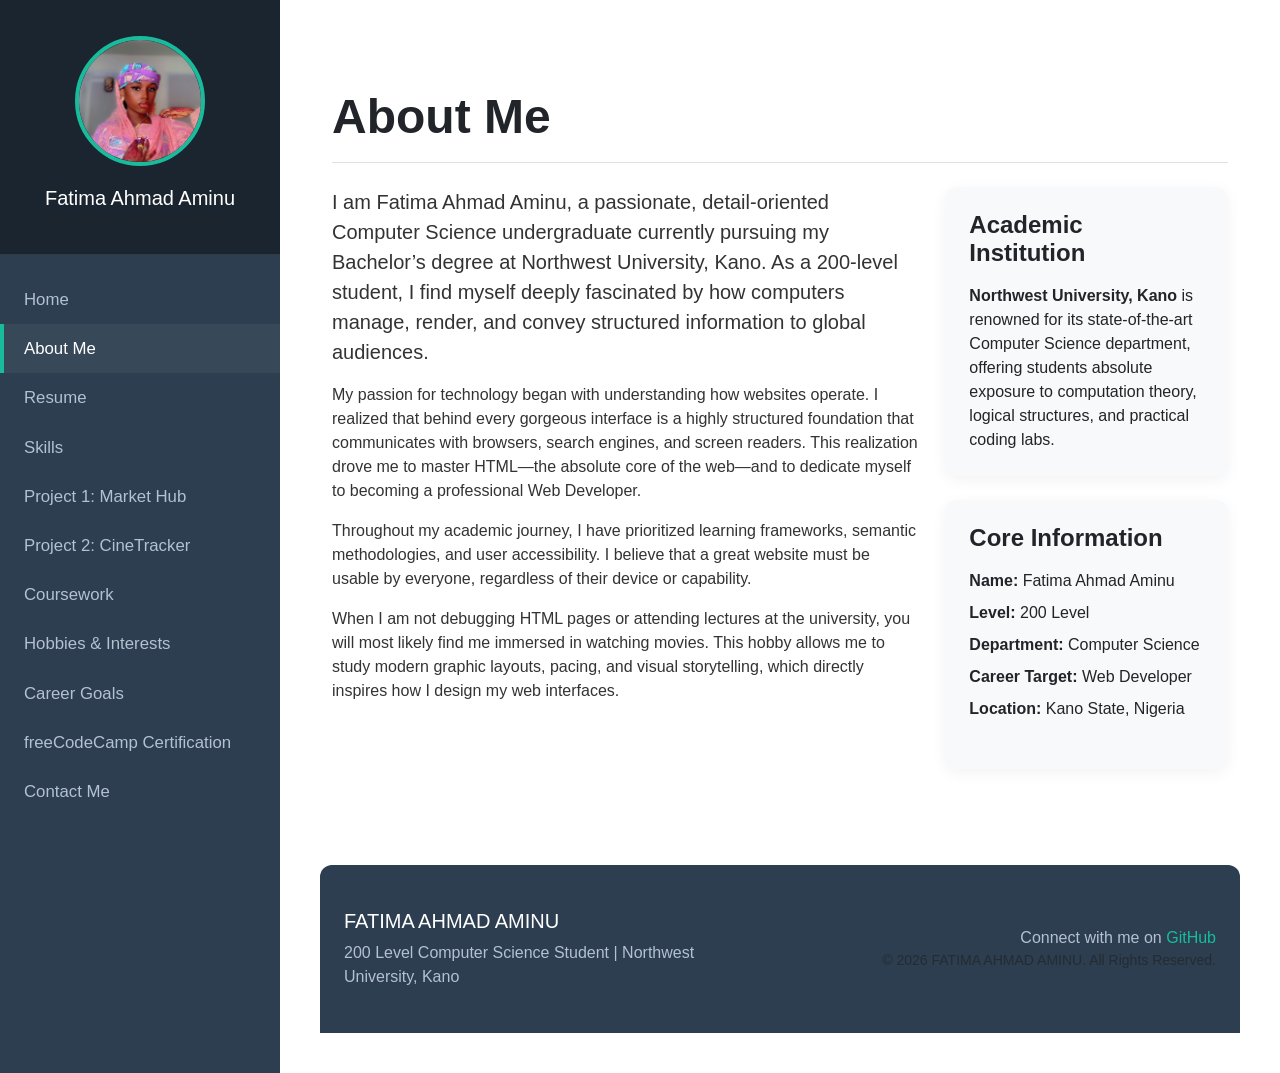
==== about.html @ f7f7625c "Add full portfolio website" ====
<!DOCTYPE html>
<html lang="en">
<head>
    <meta charset="UTF-8">
    <meta name="viewport" content="width=device-width, initial-scale=1.0">
    <title>FATIMA AHMAD AMINU - Professional Portfolio</title>
    <!-- Bootstrap 5 CSS CDN -->
    <link href="https://cdn.jsdelivr.net/npm/bootstrap@5.3.2/dist/css/bootstrap.min.css" rel="stylesheet">
    <link rel="stylesheet" href="style.css">
    <script src="script.js" defer></script>
</head>
<body>

<div id="wrapper">
    <!-- Sidebar -->
    <nav id="sidebar">
        <div class="sidebar-header">
            <div class="profile-img-container pt-3">
                <img src="profile.jpg" alt="FATIMA AHMAD AMINU Profile Picture">
            </div>
            <h5 class="mt-2 mb-0 text-white font-weight-bold">Fatima Ahmad Aminu</h5>
            <small class="text-muted text-uppercase">Web Developer Aspirant</small>
        </div>

        <ul class="list-unstyled components">
            <li><a href="index.html">Home</a></li>
            <li><a href="about.html">About Me</a></li>
            <li><a href="resume.html">Resume</a></li>
            <li><a href="skills.html">Skills</a></li>
            <li><a href="project_1.html">Project 1: Market Hub</a></li>
            <li><a href="project_2.html">Project 2: CineTracker</a></li>
            <li><a href="coursework.html">Coursework</a></li>
            <li><a href="hobbies.html">Hobbies & Interests</a></li>
            <li><a href="goals.html">Career Goals</a></li>
            <li><a href="fcc_journey.html">freeCodeCamp Certification</a></li>
            <li><a href="contact.html">Contact Me</a></li>
        </ul>
    </nav>

    <!-- Page Content -->
    <div id="content">
        <!-- Top Responsive Bar -->
        <nav class="navbar navbar-expand-lg navbar-light bg-light d-lg-none mb-4 shadow-sm rounded">
            <div class="container-fluid">
                <button type="button" id="sidebarCollapse" class="btn btn-dark">
                    <span class="navbar-toggler-icon"></span> Menu
                </button>
                <span class="navbar-brand ms-3">FATIMA AHMAD AMINU</span>
            </div>
        </nav>

        <main>
            <section class="about-section py-5">
    <div class="container">
        <h2 class="display-5 fw-bold text-dark border-bottom pb-3 mb-4">About Me</h2>
        
        <div class="row">
            <div class="col-lg-8">
                <p class="lead">
                    I am <strong>Fatima Ahmad Aminu</strong>, a passionate, detail-oriented Computer Science undergraduate currently pursuing my Bachelor’s degree at <strong>Northwest University, Kano</strong>. As a 200-level student, I find myself deeply fascinated by how computers manage, render, and convey structured information to global audiences.
                </p>
                <p>
                    My passion for technology began with understanding how websites operate. I realized that behind every gorgeous interface is a highly structured foundation that communicates with browsers, search engines, and screen readers. This realization drove me to master HTML—the absolute core of the web—and to dedicate myself to becoming a professional Web Developer.
                </p>
                <p>
                    Throughout my academic journey, I have prioritized learning frameworks, semantic methodologies, and user accessibility. I believe that a great website must be usable by everyone, regardless of their device or capability. 
                </p>
                <p>
                    When I am not debugging HTML pages or attending lectures at the university, you will most likely find me immersed in watching movies. This hobby allows me to study modern graphic layouts, pacing, and visual storytelling, which directly inspires how I design my web interfaces.
                </p>
            </div>
            <div class="col-lg-4">
                <div class="card bg-light border-0 p-4 mb-4">
                    <h3 class="h4 fw-bold mb-3">Academic Institution</h3>
                    <p class="mb-0"><strong>Northwest University, Kano</strong> is renowned for its state-of-the-art Computer Science department, offering students absolute exposure to computation theory, logical structures, and practical coding labs.</p>
                </div>
                <div class="card bg-light border-0 p-4">
                    <h3 class="h4 fw-bold mb-3">Core Information</h3>
                    <ul class="list-unstyled">
                        <li class="mb-2"><strong>Name:</strong> Fatima Ahmad Aminu</li>
                        <li class="mb-2"><strong>Level:</strong> 200 Level</li>
                        <li class="mb-2"><strong>Department:</strong> Computer Science</li>
                        <li class="mb-2"><strong>Career Target:</strong> Web Developer</li>
                        <li class="mb-2"><strong>Location:</strong> Kano State, Nigeria</li>
                    </ul>
                </div>
            </div>
        </div>
    </div>
</section>
        </main>

        <!-- Footer -->
        <footer class="text-center text-lg-start mt-5">
            <div class="container p-4">
                <div class="row align-items-center">
                    <div class="col-lg-6 col-md-12 mb-4 mb-md-0 text-center text-lg-start">
                        <h5 class="text-uppercase text-white">Fatima Ahmad Aminu</h5>
                        <p class="mb-0">200 Level Computer Science Student | Northwest University, Kano</p>
                    </div>
                    <div class="col-lg-6 col-md-12 text-center text-lg-end">
                        <p class="mb-0">Connect with me on <a href="https://github.com/fateemaahmad929-dot" target="_blank">GitHub</a></p>
                        <p class="small text-muted mb-0">&copy; 2026 FATIMA AHMAD AMINU. All Rights Reserved.</p>
                    </div>
                </div>
            </div>
        </footer>
    </div>
</div>

<!-- Bootstrap 5 Bundle JS with Popper -->
<script src="https://cdn.jsdelivr.net/npm/bootstrap@5.3.2/dist/js/bootstrap.bundle.min.js"></script>
</body>
</html>
---- style.css ----
:root {
    --primary-color: #2c3e50;
    --secondary-color: #18bc9c;
    --dark-color: #2c3e50;
    --light-color: #f8f9fa;
    --accent-color: #e74c3c;
    --sidebar-width: 280px;
    --font-family: 'Segoe UI', Tahoma, Geneva, Verdana, sans-serif;
}

body {
    font-family: var(--font-family);
    background-color: #f4f6f9;
    color: #333;
    overflow-x: hidden;
}

/* Sidebar Navigation Layout */
#wrapper {
    display: flex;
    width: 100%;
    align-items: stretch;
    min-height: 100vh;
}

#sidebar {
    min-width: var(--sidebar-width);
    max-width: var(--sidebar-width);
    background: var(--dark-color);
    color: #fff;
    transition: all 0.3s;
    z-index: 999;
}

#sidebar .sidebar-header {
    padding: 20px;
    background: #1a252f;
    text-align: center;
    border-bottom: 1px solid rgba(255,255,255,0.1);
}

#sidebar ul.components {
    padding: 20px 0;
}

#sidebar ul li a {
    padding: 12px 20px;
    font-size: 1.05em;
    display: block;
    color: #b3c1d1;
    text-decoration: none;
    transition: all 0.2s ease;
    border-left: 4px solid transparent;
}

#sidebar ul li a:hover, #sidebar ul li.active > a {
    color: #fff;
    background: rgba(255,255,255,0.05);
    border-left: 4px solid var(--secondary-color);
}

#content {
    width: 100%;
    padding: 40px;
    min-height: 100vh;
    transition: all 0.3s;
    background: #ffffff;
}

/* Navbar Toggle for Mobile */
#sidebarCollapse {
    display: none;
}

/* Header & Card Customizations */
.profile-img-container {
    text-align: center;
    margin-bottom: 20px;
}

.profile-img-container img {
    width: 130px;
    height: 130px;
    border-radius: 50%;
    border: 4px solid var(--secondary-color);
    object-fit: cover;
}

.card {
    border: none;
    box-shadow: 0 4px 15px rgba(0,0,0,0.05);
    border-radius: 12px;
    transition: transform 0.3s;
}

.card:hover {
    transform: translateY(-5px);
}

.btn-custom {
    background-color: var(--secondary-color);
    color: white;
    border: none;
    padding: 10px 24px;
    border-radius: 8px;
    transition: all 0.3s;
}

.btn-custom:hover {
    background-color: #128f76;
    color: white;
}

/* Footer Styling */
footer {
    background: var(--dark-color);
    color: #b3c1d1;
    padding: 20px 0;
    margin-top: 50px;
    border-radius: 12px 12px 0 0;
}

footer a {
    color: var(--secondary-color);
    text-decoration: none;
}

footer a:hover {
    color: #fff;
}

/* Responsive Rules */
@media (max-width: 991.98px) {
    #sidebar {
        margin-left: calc(-1 * var(--sidebar-width));
    }
    #sidebar.active {
        margin-left: 0;
    }
    #sidebarCollapse {
        display: block;
    }
    #content {
        padding: 20px;
    }
}
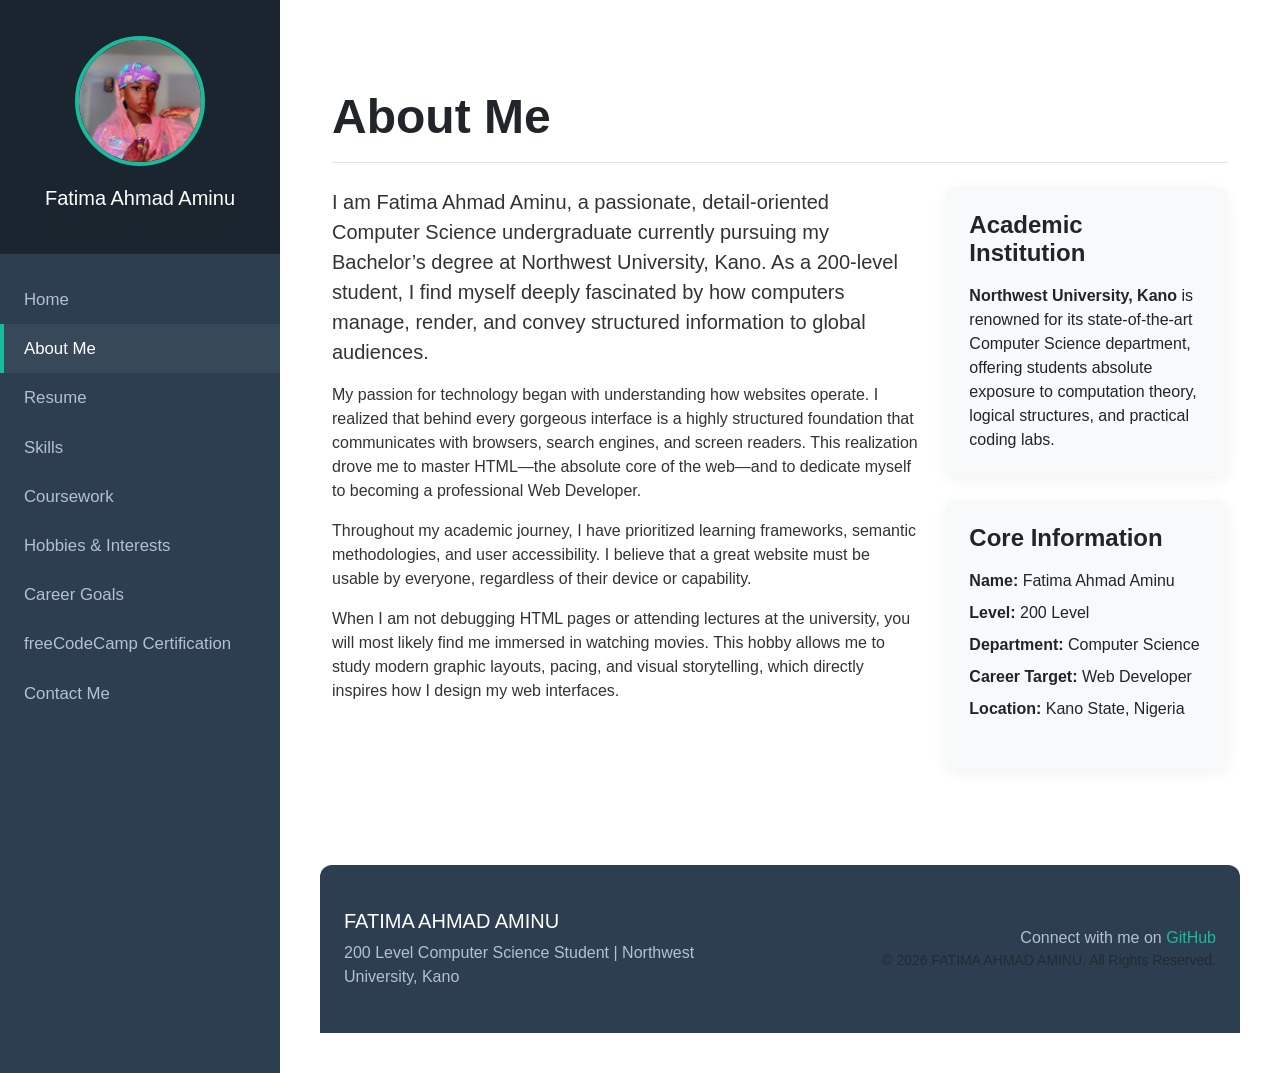
==== commit 967760d1: "Update about.html" ====
--- a/about.html
+++ b/about.html
@@ -27,8 +27,6 @@
             <li><a href="about.html">About Me</a></li>
             <li><a href="resume.html">Resume</a></li>
             <li><a href="skills.html">Skills</a></li>
-            <li><a href="project_1.html">Project 1: Market Hub</a></li>
-            <li><a href="project_2.html">Project 2: CineTracker</a></li>
             <li><a href="coursework.html">Coursework</a></li>
             <li><a href="hobbies.html">Hobbies & Interests</a></li>
             <li><a href="goals.html">Career Goals</a></li>
